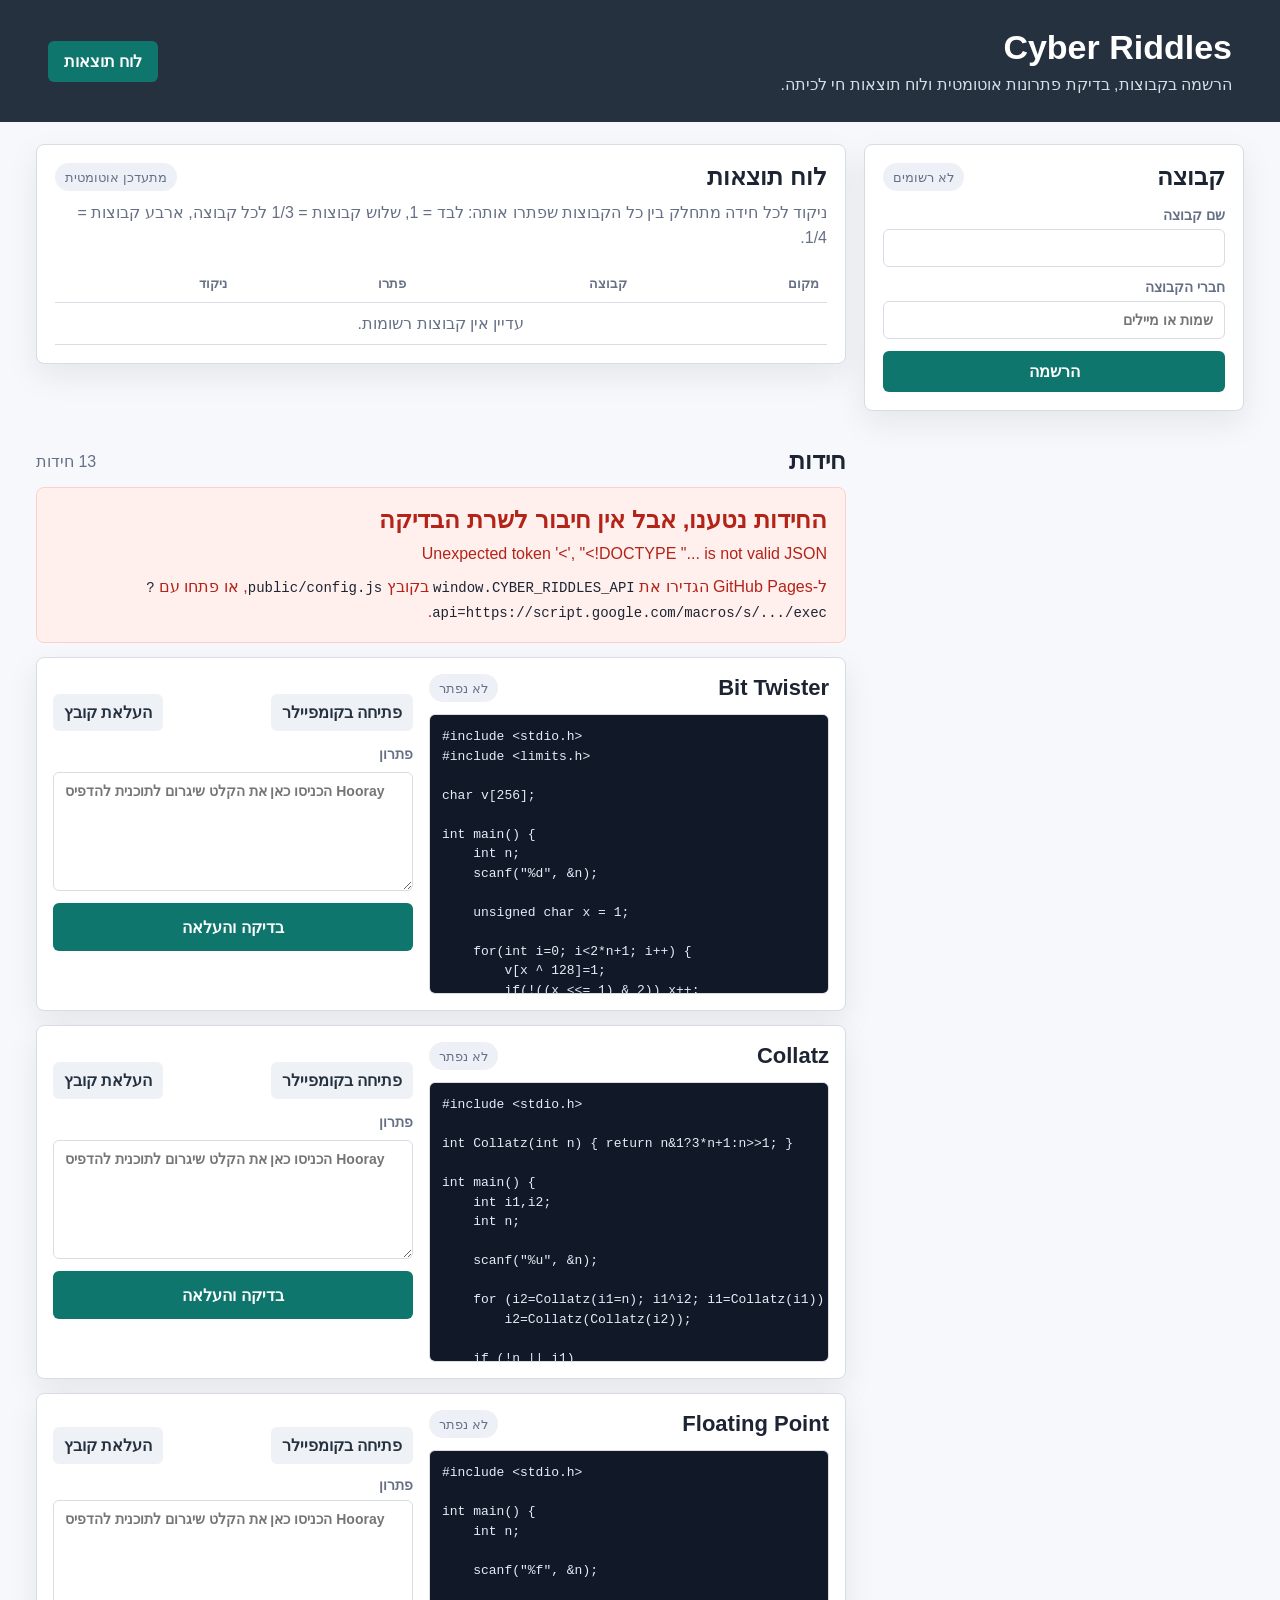
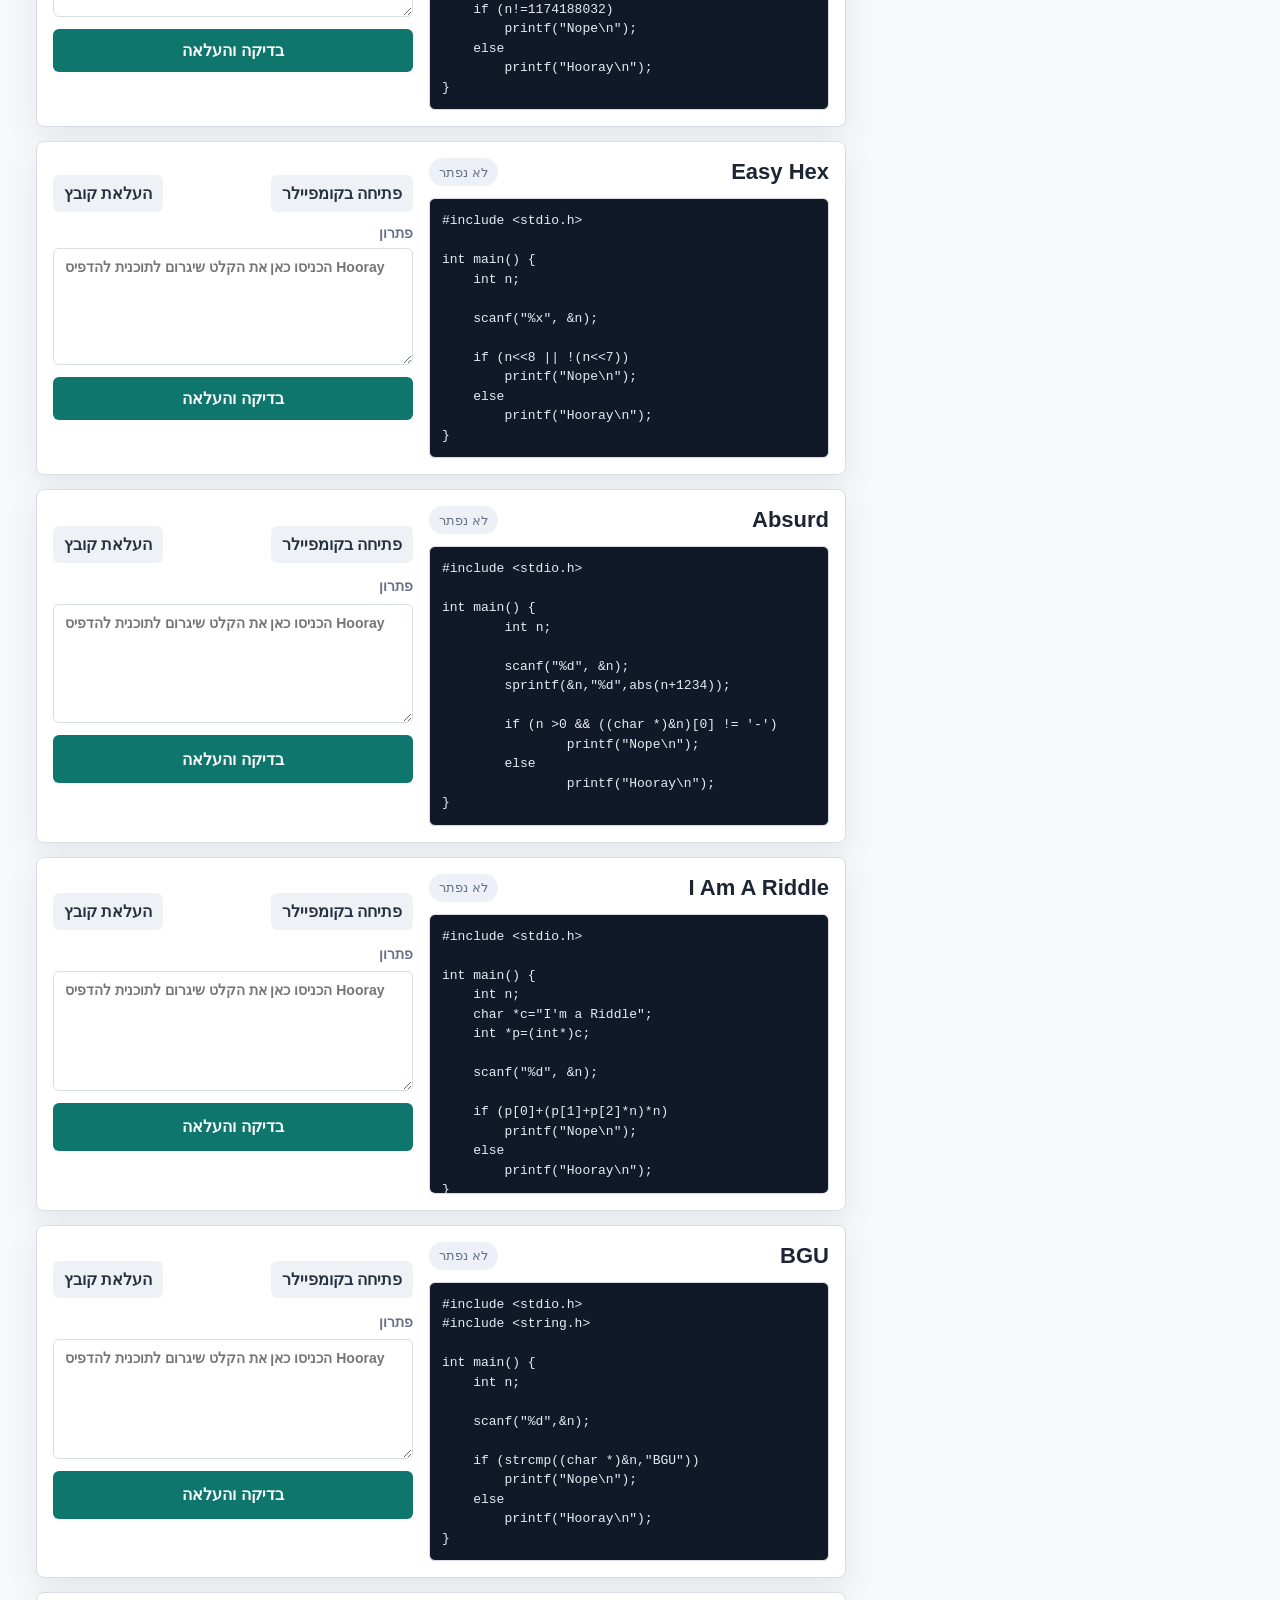
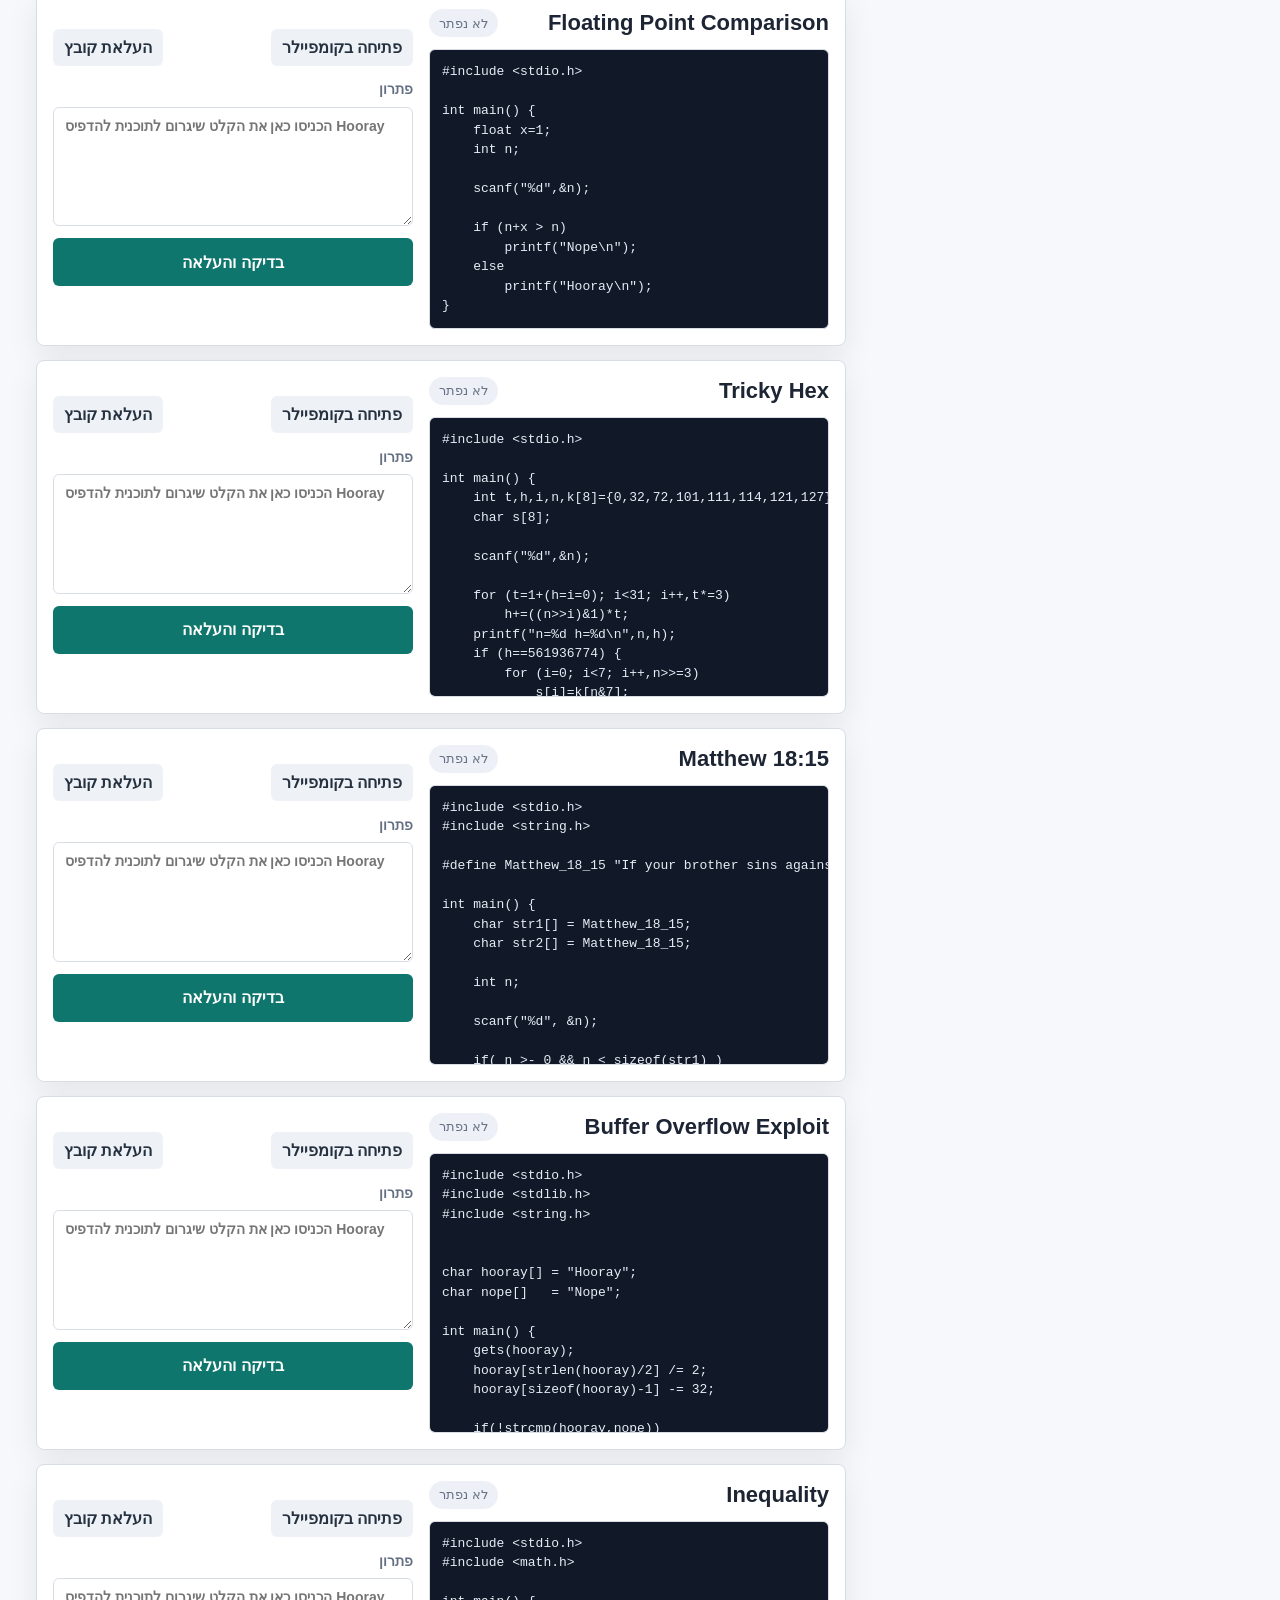
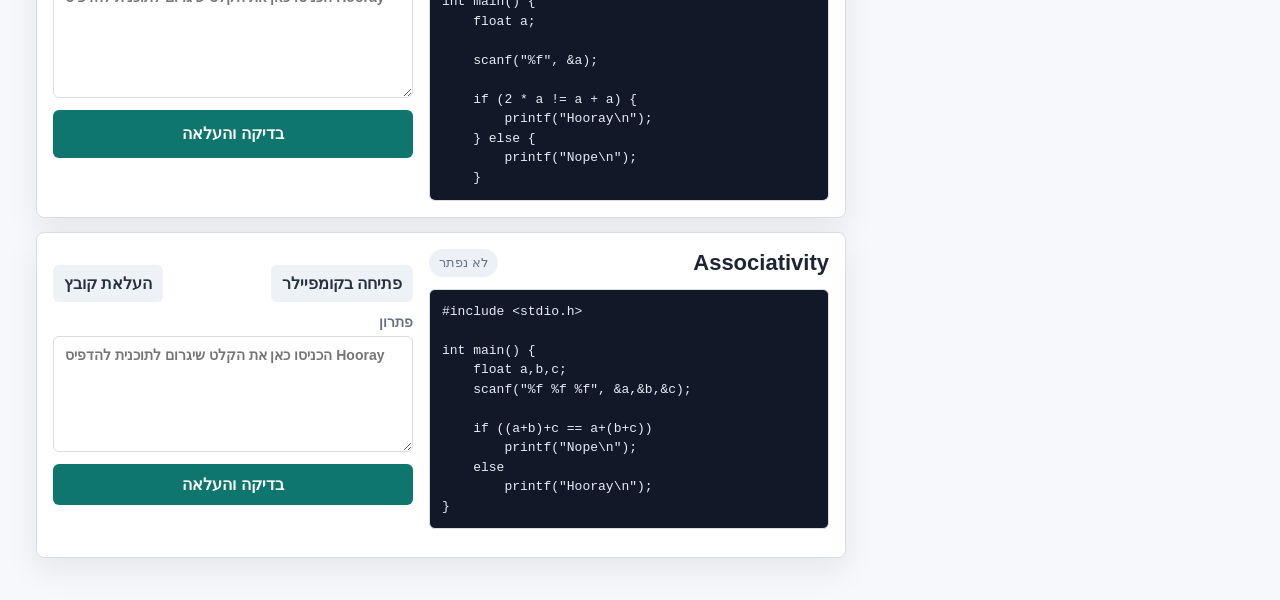
==== index.html @ 03e1a490 "Add GitHub Pages classroom site" ====
<!doctype html>
<html lang="he" dir="rtl">
  <head>
    <meta charset="utf-8" />
    <meta name="viewport" content="width=device-width, initial-scale=1" />
    <title>Cyber Riddles</title>
    <link rel="stylesheet" href="styles.css" />
  </head>
  <body>
    <header class="topbar">
      <div>
        <h1>Cyber Riddles</h1>
        <p>הרשמה בקבוצות, בדיקת פתרונות אוטומטית ולוח תוצאות חי לכיתה.</p>
      </div>
      <a class="scoreboard-link" href="#scoreboard">לוח תוצאות</a>
    </header>

    <main class="layout">
      <section class="panel register-panel">
        <div class="panel-title">
          <h2>קבוצה</h2>
          <span id="team-status" class="tag">לא רשומים</span>
        </div>
        <form id="register-form" class="form-grid">
          <label>
            שם קבוצה
            <input id="team-name" name="name" autocomplete="off" required />
          </label>
          <label>
            חברי הקבוצה
            <input id="team-members" name="members" autocomplete="off" placeholder="שמות או מיילים" />
          </label>
          <button type="submit">הרשמה</button>
        </form>
      </section>

      <section id="scoreboard" class="panel scoreboard-panel">
        <div class="panel-title">
          <h2>לוח תוצאות</h2>
          <span class="tag">מתעדכן אוטומטית</span>
        </div>
        <p class="scoring-rule">ניקוד לכל חידה מתחלק בין כל הקבוצות שפתרו אותה: לבד = 1, שלוש קבוצות = 1/3 לכל קבוצה, ארבע קבוצות = 1/4.</p>
        <div class="table-wrap">
          <table>
            <thead>
              <tr>
                <th>מקום</th>
                <th>קבוצה</th>
                <th>פתרו</th>
                <th>ניקוד</th>
              </tr>
            </thead>
            <tbody id="leaderboard-body"></tbody>
          </table>
        </div>
      </section>

      <section class="challenges-panel">
        <div class="section-head">
          <h2>חידות</h2>
          <span id="challenge-count"></span>
        </div>
        <div id="api-notice"></div>
        <div id="challenges" class="challenge-list"></div>
      </section>
    </main>

    <template id="challenge-template">
      <article class="challenge">
        <div class="challenge-main">
          <div class="challenge-head">
            <h3></h3>
            <span class="solved-pill">לא נפתר</span>
          </div>
          <pre><code></code></pre>
        </div>
        <form class="submit-form">
          <div class="actions">
            <a class="compiler-link" target="_blank" rel="noreferrer">פתיחה בקומפיילר</a>
            <label class="file-button">
              העלאת קובץ
              <input type="file" accept=".txt,.in" />
            </label>
          </div>
          <label>
            פתרון
            <textarea rows="5" placeholder="הכניסו כאן את הקלט שיגרום לתוכנית להדפיס Hooray"></textarea>
          </label>
          <button type="submit">בדיקה והעלאה</button>
          <output></output>
        </form>
      </article>
    </template>

    <script src="config.js" onerror="window.CYBER_RIDDLES_CONFIG_MISSING=true"></script>
    <script src="app.js"></script>
  </body>
</html>
---- styles.css ----
:root {
  color-scheme: light;
  --bg: #f7f8fb;
  --panel: #ffffff;
  --ink: #1d2433;
  --muted: #667085;
  --line: #d7dce5;
  --accent: #0f766e;
  --accent-2: #b42318;
  --soft: #e7f6f4;
  --warn-soft: #fff0ee;
  --shadow: 0 12px 32px rgba(23, 31, 48, 0.08);
}

* {
  box-sizing: border-box;
}

body {
  margin: 0;
  background: var(--bg);
  color: var(--ink);
  font-family: Arial, "Segoe UI", sans-serif;
}

.topbar {
  display: flex;
  align-items: center;
  justify-content: space-between;
  gap: 24px;
  padding: 28px clamp(18px, 4vw, 48px);
  background: #26313f;
  color: #ffffff;
}

h1,
h2,
h3,
p {
  margin: 0;
}

h1 {
  font-size: 34px;
  line-height: 1.15;
}

.topbar p {
  margin-top: 8px;
  color: #d6dde8;
}

.scoreboard-link,
button,
.compiler-link,
.file-button {
  border: 0;
  border-radius: 6px;
  cursor: pointer;
  font: inherit;
  font-weight: 700;
  text-decoration: none;
}

.scoreboard-link,
button {
  background: var(--accent);
  color: #ffffff;
  padding: 11px 16px;
}

.layout {
  display: grid;
  grid-template-columns: minmax(260px, 380px) 1fr;
  gap: 18px;
  padding: 22px clamp(14px, 3vw, 36px) 42px;
}

.panel,
.challenge {
  background: var(--panel);
  border: 1px solid var(--line);
  border-radius: 8px;
  box-shadow: var(--shadow);
}

.panel {
  padding: 18px;
}

.register-panel,
.scoreboard-panel {
  align-self: start;
}

.scoreboard-panel {
  grid-row: span 2;
}

.panel-title,
.section-head,
.challenge-head,
.actions {
  display: flex;
  align-items: center;
  justify-content: space-between;
  gap: 12px;
}

.tag,
.solved-pill {
  display: inline-flex;
  align-items: center;
  min-height: 28px;
  border-radius: 999px;
  background: #edf1f7;
  color: var(--muted);
  padding: 4px 10px;
  font-size: 13px;
  white-space: nowrap;
}

.tag.active,
.solved-pill.done {
  background: var(--soft);
  color: var(--accent);
}

.form-grid,
.submit-form {
  display: grid;
  gap: 12px;
  margin-top: 16px;
}

label {
  display: grid;
  gap: 6px;
  color: var(--muted);
  font-size: 14px;
  font-weight: 700;
}

input,
textarea {
  width: 100%;
  border: 1px solid var(--line);
  border-radius: 6px;
  color: var(--ink);
  font: inherit;
  padding: 10px 11px;
}

textarea {
  resize: vertical;
  direction: ltr;
  text-align: left;
  min-height: 116px;
}

.scoring-rule {
  margin-top: 10px;
  color: var(--muted);
  line-height: 1.55;
}

.table-wrap {
  margin-top: 14px;
  overflow-x: auto;
}

table {
  width: 100%;
  border-collapse: collapse;
  min-width: 420px;
}

th,
td {
  border-bottom: 1px solid var(--line);
  padding: 11px 8px;
  text-align: right;
}

th {
  color: var(--muted);
  font-size: 13px;
}

.challenges-panel {
  grid-column: 2;
}

.section-head {
  margin-bottom: 12px;
}

.section-head span {
  color: var(--muted);
}

.challenge-list {
  display: grid;
  gap: 14px;
}

.challenge {
  display: grid;
  grid-template-columns: minmax(0, 1fr) minmax(260px, 360px);
  gap: 16px;
  padding: 16px;
}

.challenge h3 {
  font-size: 22px;
}

pre {
  margin: 12px 0 0;
  max-height: 280px;
  overflow: auto;
  border: 1px solid var(--line);
  border-radius: 6px;
  background: #111827;
  color: #e5edf6;
  direction: ltr;
  text-align: left;
  padding: 12px;
}

code {
  font-family: Consolas, "Courier New", monospace;
  font-size: 13px;
  line-height: 1.5;
}

.compiler-link,
.file-button {
  background: #eef2f7;
  color: #26313f;
  padding: 9px 11px;
  text-align: center;
}

.file-button input {
  display: none;
}

output {
  min-height: 24px;
  color: var(--muted);
  font-weight: 700;
}

output.ok {
  color: var(--accent);
}

output.fail {
  color: var(--accent-2);
}

.empty {
  color: var(--muted);
  text-align: center;
}

.api-error {
  background: var(--warn-soft);
  border: 1px solid #ffd0ca;
  border-radius: 8px;
  color: var(--accent-2);
  margin-bottom: 14px;
  padding: 18px;
}

.api-error p {
  margin-top: 8px;
  line-height: 1.55;
}

.api-error code {
  color: var(--ink);
  font-size: 14px;
}

@media (max-width: 960px) {
  .layout,
  .challenge {
    grid-template-columns: 1fr;
  }

  .challenges-panel {
    grid-column: auto;
  }
}

@media (max-width: 620px) {
  .topbar,
  .panel-title,
  .section-head,
  .challenge-head,
  .actions {
    align-items: stretch;
    flex-direction: column;
  }

  h1 {
    font-size: 28px;
  }

  .scoreboard-link,
  button,
  .compiler-link,
  .file-button {
    width: 100%;
    text-align: center;
  }
}
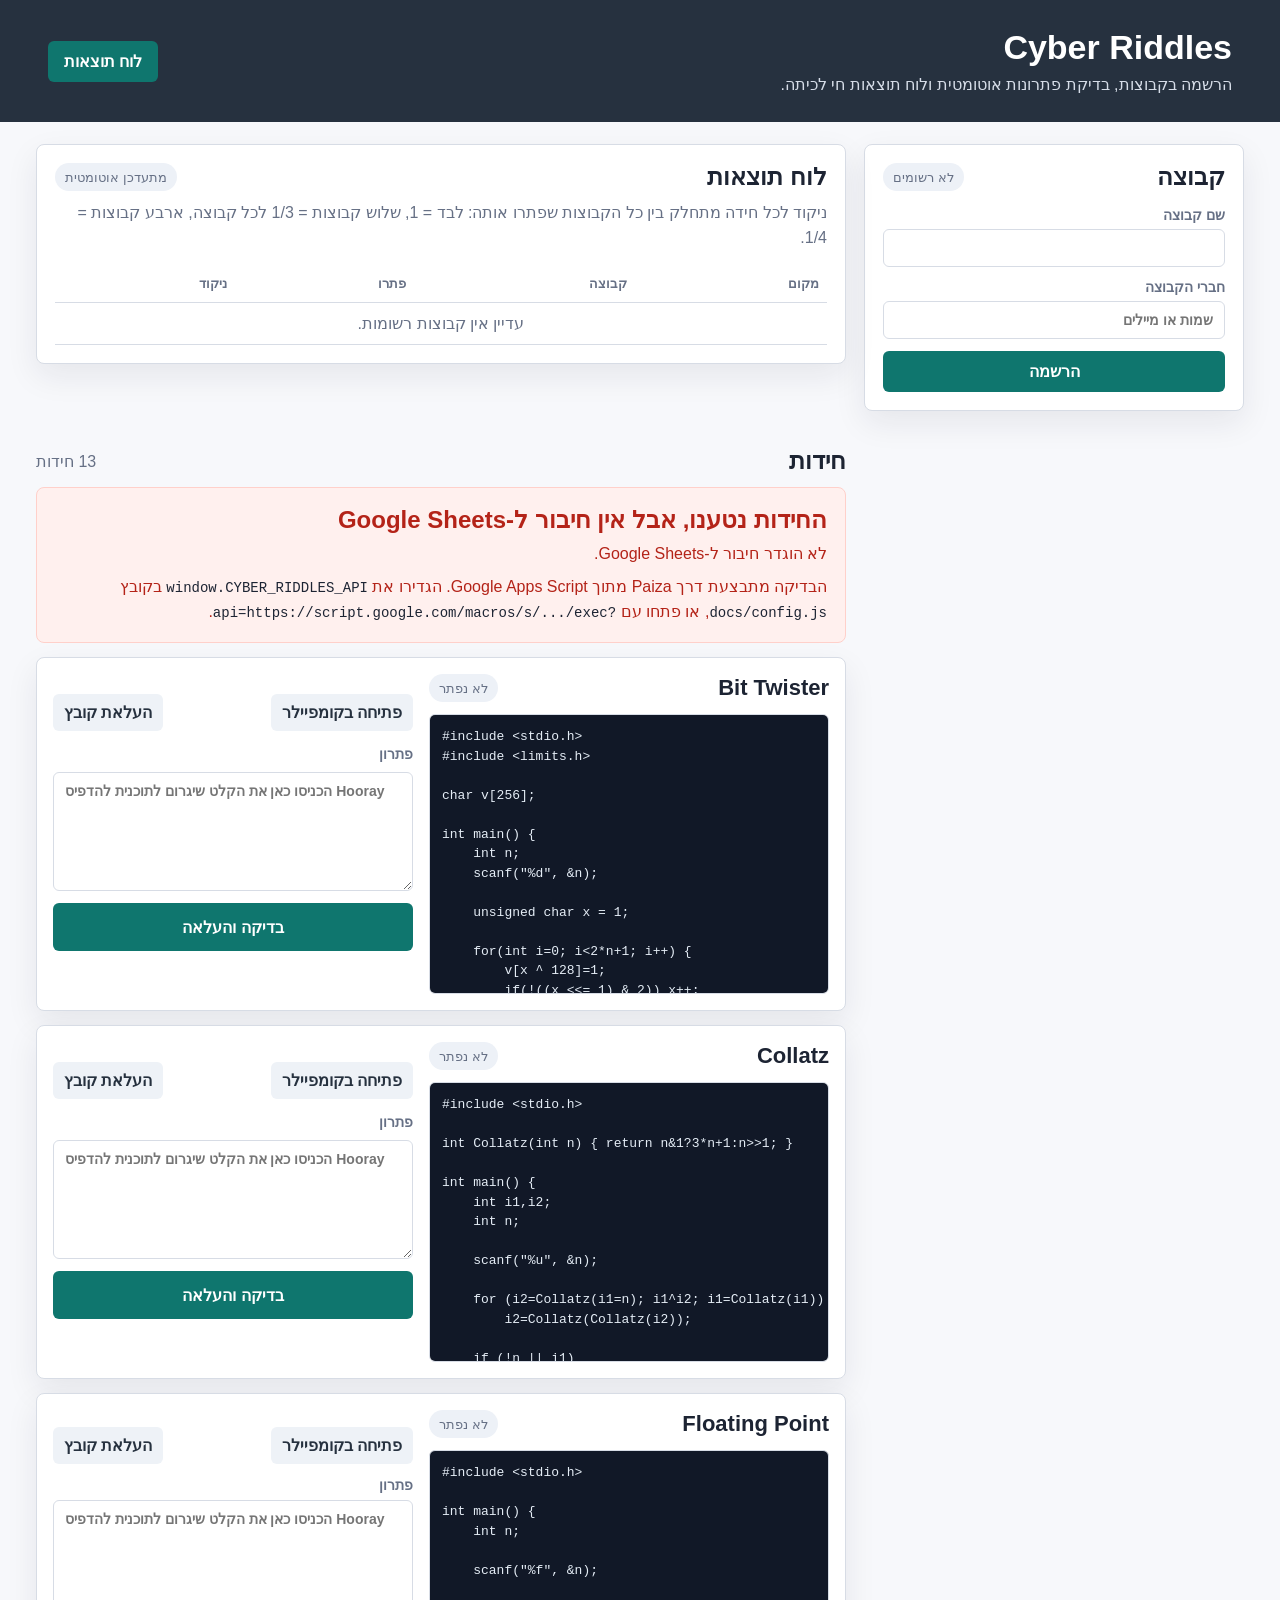
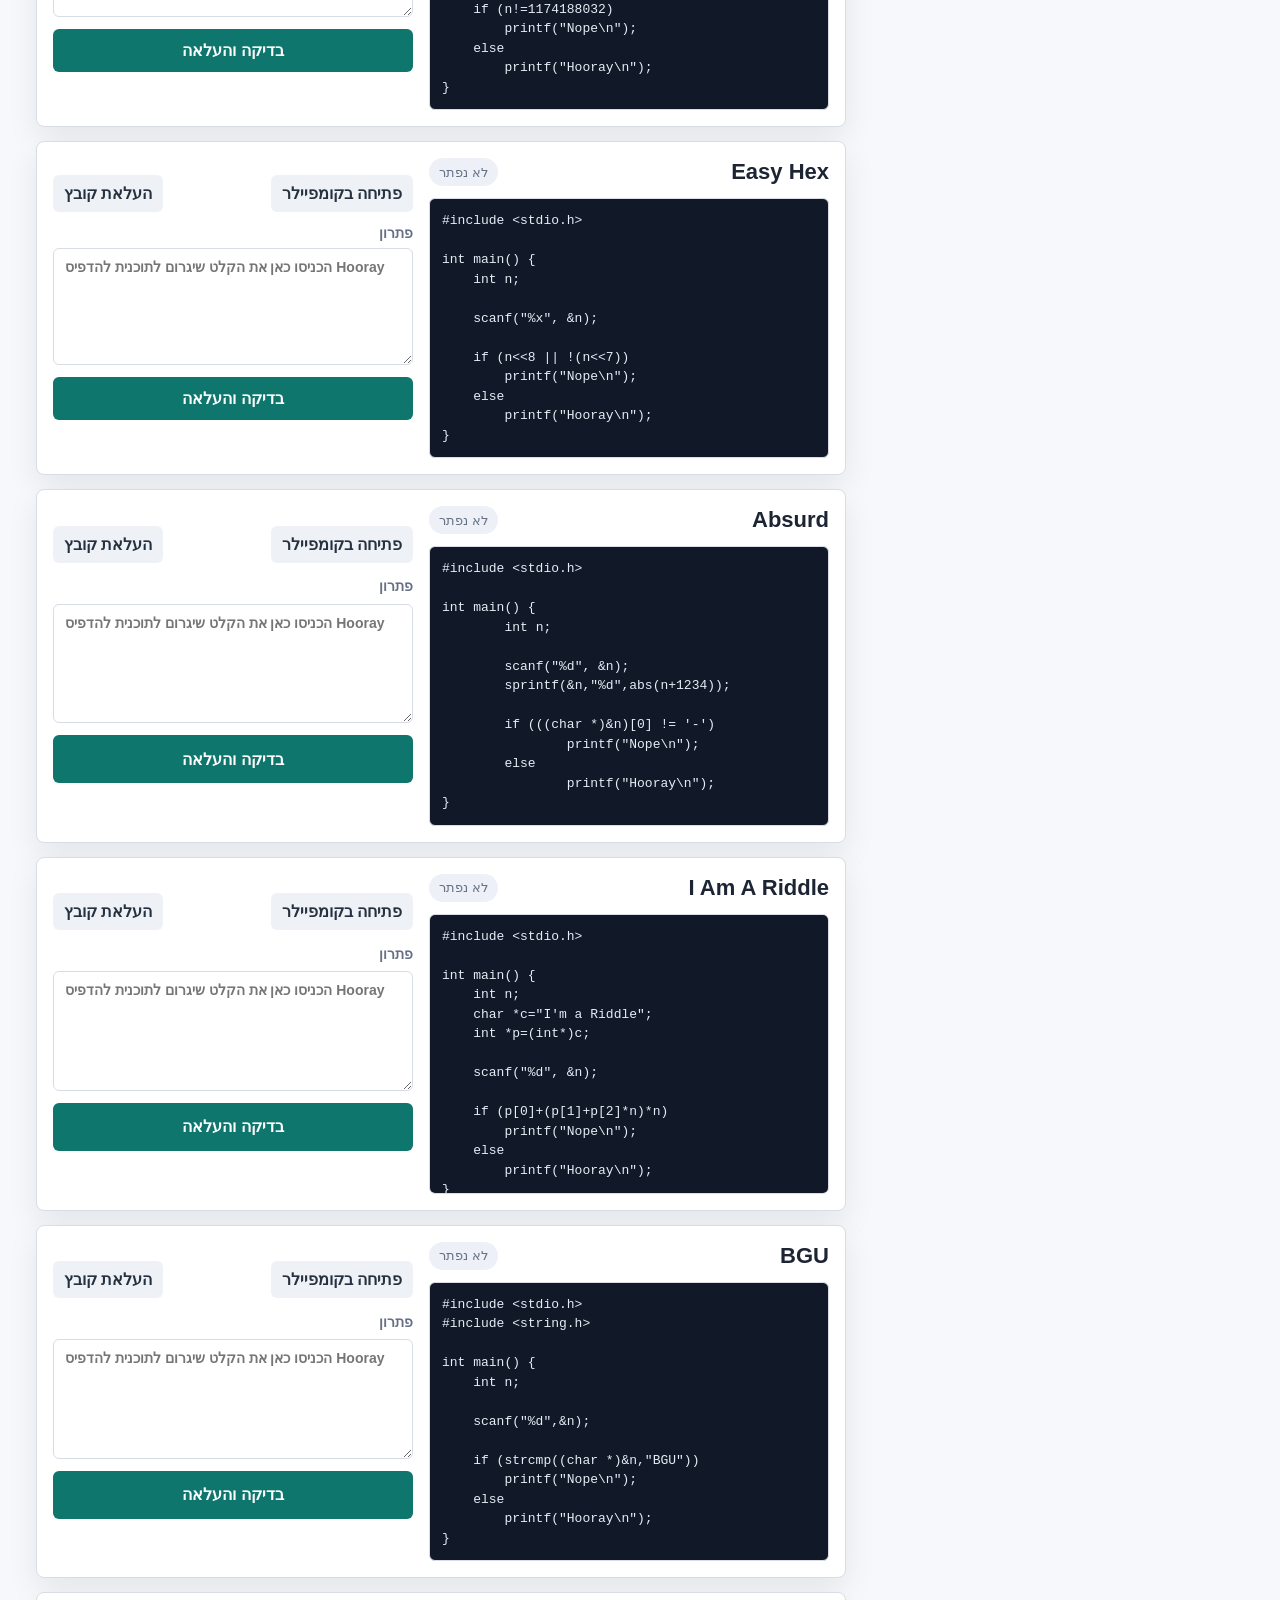
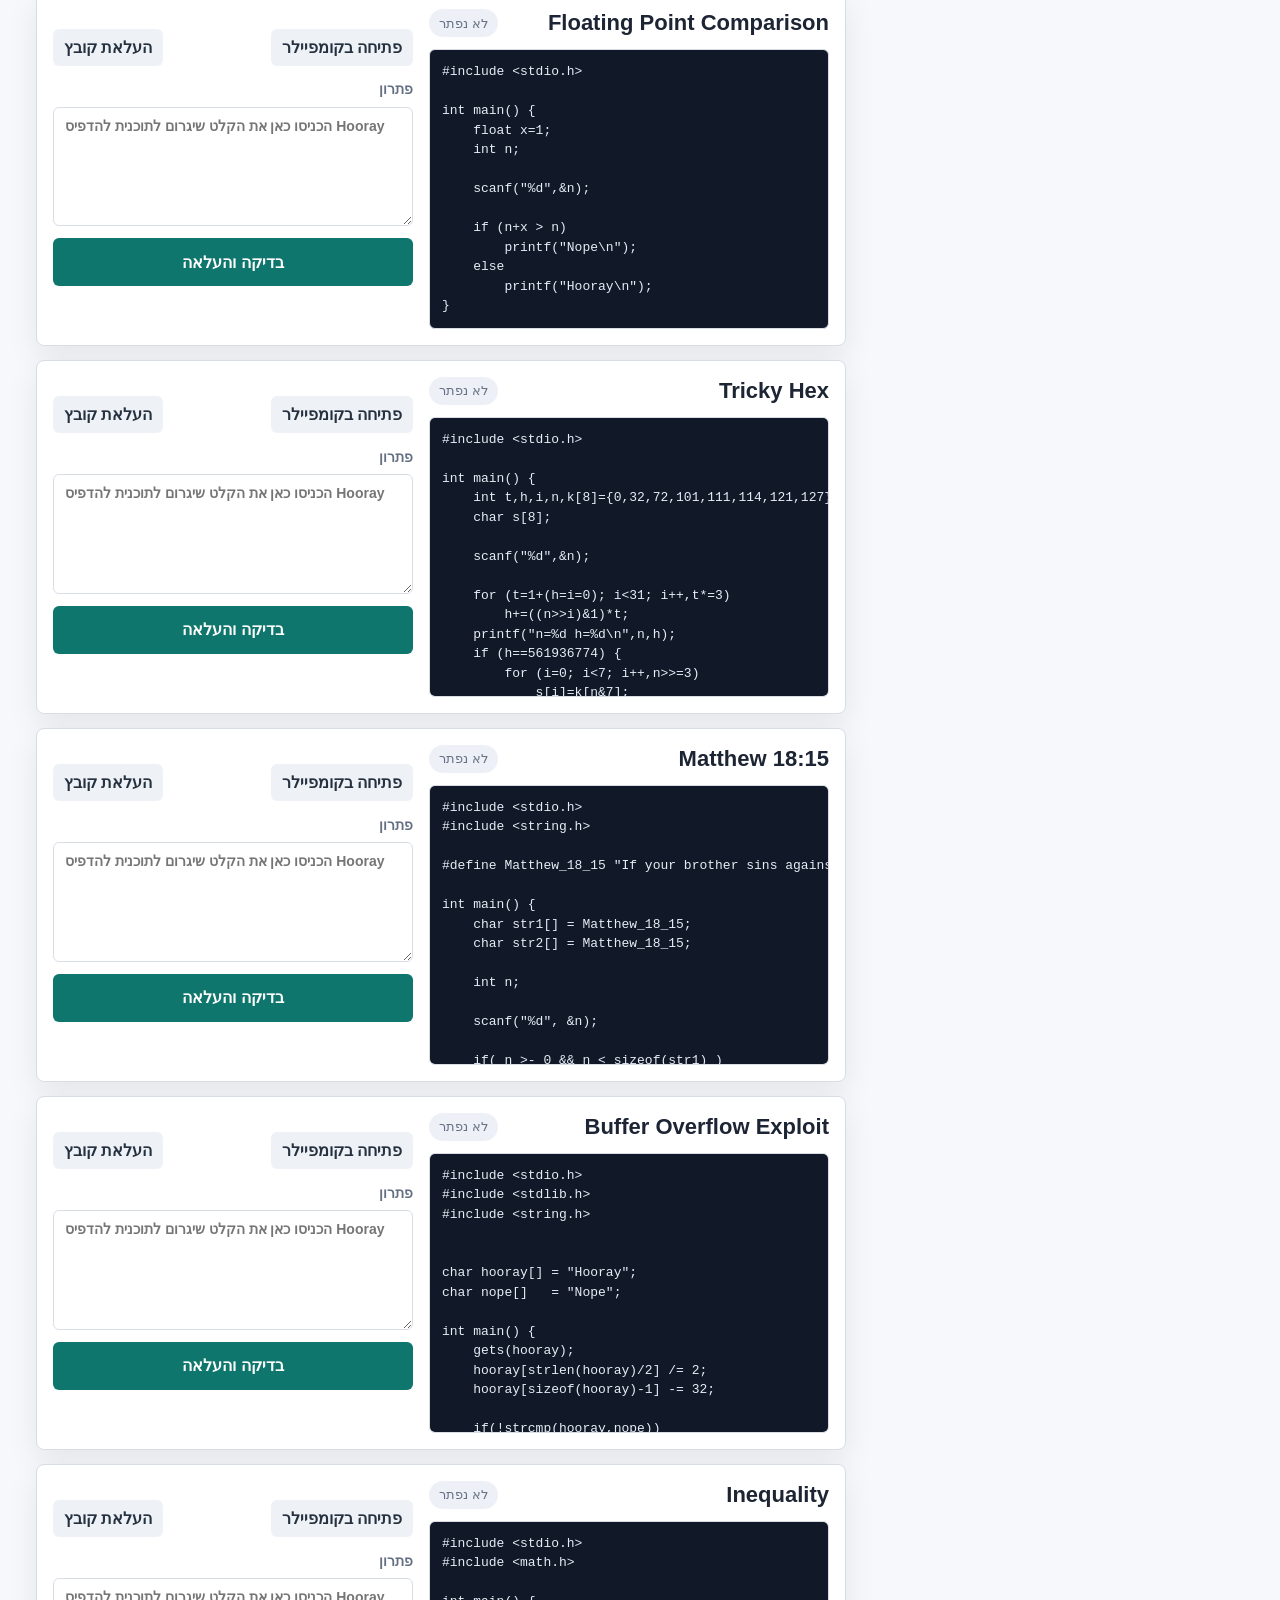
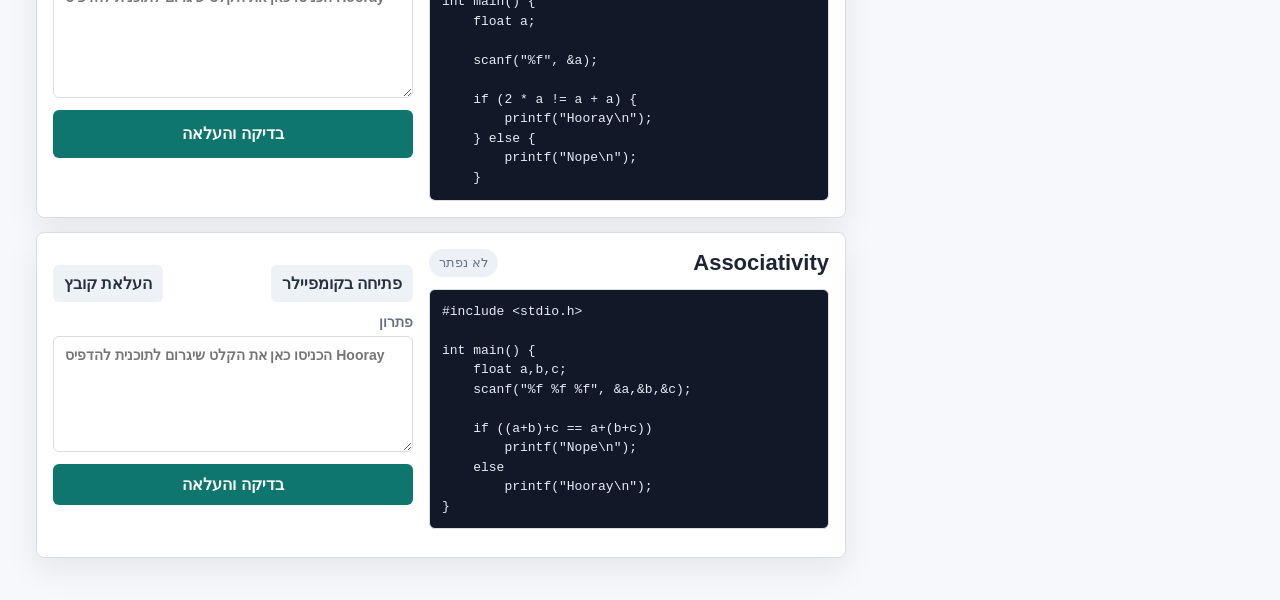
==== commit 8af8bfac: "Add detailed scoreboard matrix" ====
--- a/index.html
+++ b/index.html
@@ -12,7 +12,7 @@
         <h1>Cyber Riddles</h1>
         <p>הרשמה בקבוצות, בדיקת פתרונות אוטומטית ולוח תוצאות חי לכיתה.</p>
       </div>
-      <a class="scoreboard-link" href="#scoreboard">לוח תוצאות</a>
+      <a id="scoreboard-link" class="scoreboard-link" href="#detailed-scoreboard">לוח תוצאות</a>
     </header>
 
     <main class="layout">
@@ -51,6 +51,20 @@
               </tr>
             </thead>
             <tbody id="leaderboard-body"></tbody>
+          </table>
+        </div>
+      </section>
+
+      <section id="detailed-scoreboard" class="panel detailed-scoreboard-panel" hidden>
+        <div class="panel-title">
+          <h2>לוח תוצאות מפורט</h2>
+          <a class="secondary-link" href="#scoreboard">חזרה לטבלה הקצרה</a>
+        </div>
+        <p class="scoring-rule">בכל תא מופיע הניקוד שהקבוצה מקבלת על החידה. תא ריק אומר שהקבוצה עדיין לא פתרה את החידה.</p>
+        <div class="table-wrap detailed-table-wrap">
+          <table class="detailed-table">
+            <thead id="detailed-scoreboard-head"></thead>
+            <tbody id="detailed-scoreboard-body"></tbody>
           </table>
         </div>
       </section>
--- a/styles.css
+++ b/styles.css
@@ -51,6 +51,7 @@
 }
 
 .scoreboard-link,
+.secondary-link,
 button,
 .compiler-link,
 .file-button {
@@ -69,6 +70,11 @@
   padding: 11px 16px;
 }
 
+.secondary-link {
+  color: var(--accent);
+  font-weight: 700;
+}
+
 .layout {
   display: grid;
   grid-template-columns: minmax(260px, 380px) 1fr;
@@ -95,6 +101,14 @@
 
 .scoreboard-panel {
   grid-row: span 2;
+}
+
+.detailed-scoreboard-panel {
+  grid-column: 1 / -1;
+}
+
+.detailed-scoreboard-panel[hidden] {
+  display: none;
 }
 
 .panel-title,
@@ -173,6 +187,43 @@
   width: 100%;
   border-collapse: collapse;
   min-width: 420px;
+}
+
+.detailed-table {
+  min-width: 1320px;
+}
+
+.detailed-table th,
+.detailed-table td {
+  text-align: center;
+  vertical-align: middle;
+}
+
+.detailed-table .team-column {
+  min-width: 120px;
+  position: sticky;
+  right: 0;
+  z-index: 1;
+  background: var(--panel);
+  text-align: right;
+}
+
+.detailed-table .challenge-column {
+  min-width: 110px;
+}
+
+.score-cell {
+  background: var(--soft);
+  color: var(--accent);
+  font-weight: 700;
+}
+
+.empty-score {
+  color: var(--muted);
+}
+
+.total-cell {
+  font-weight: 700;
 }
 
 th,
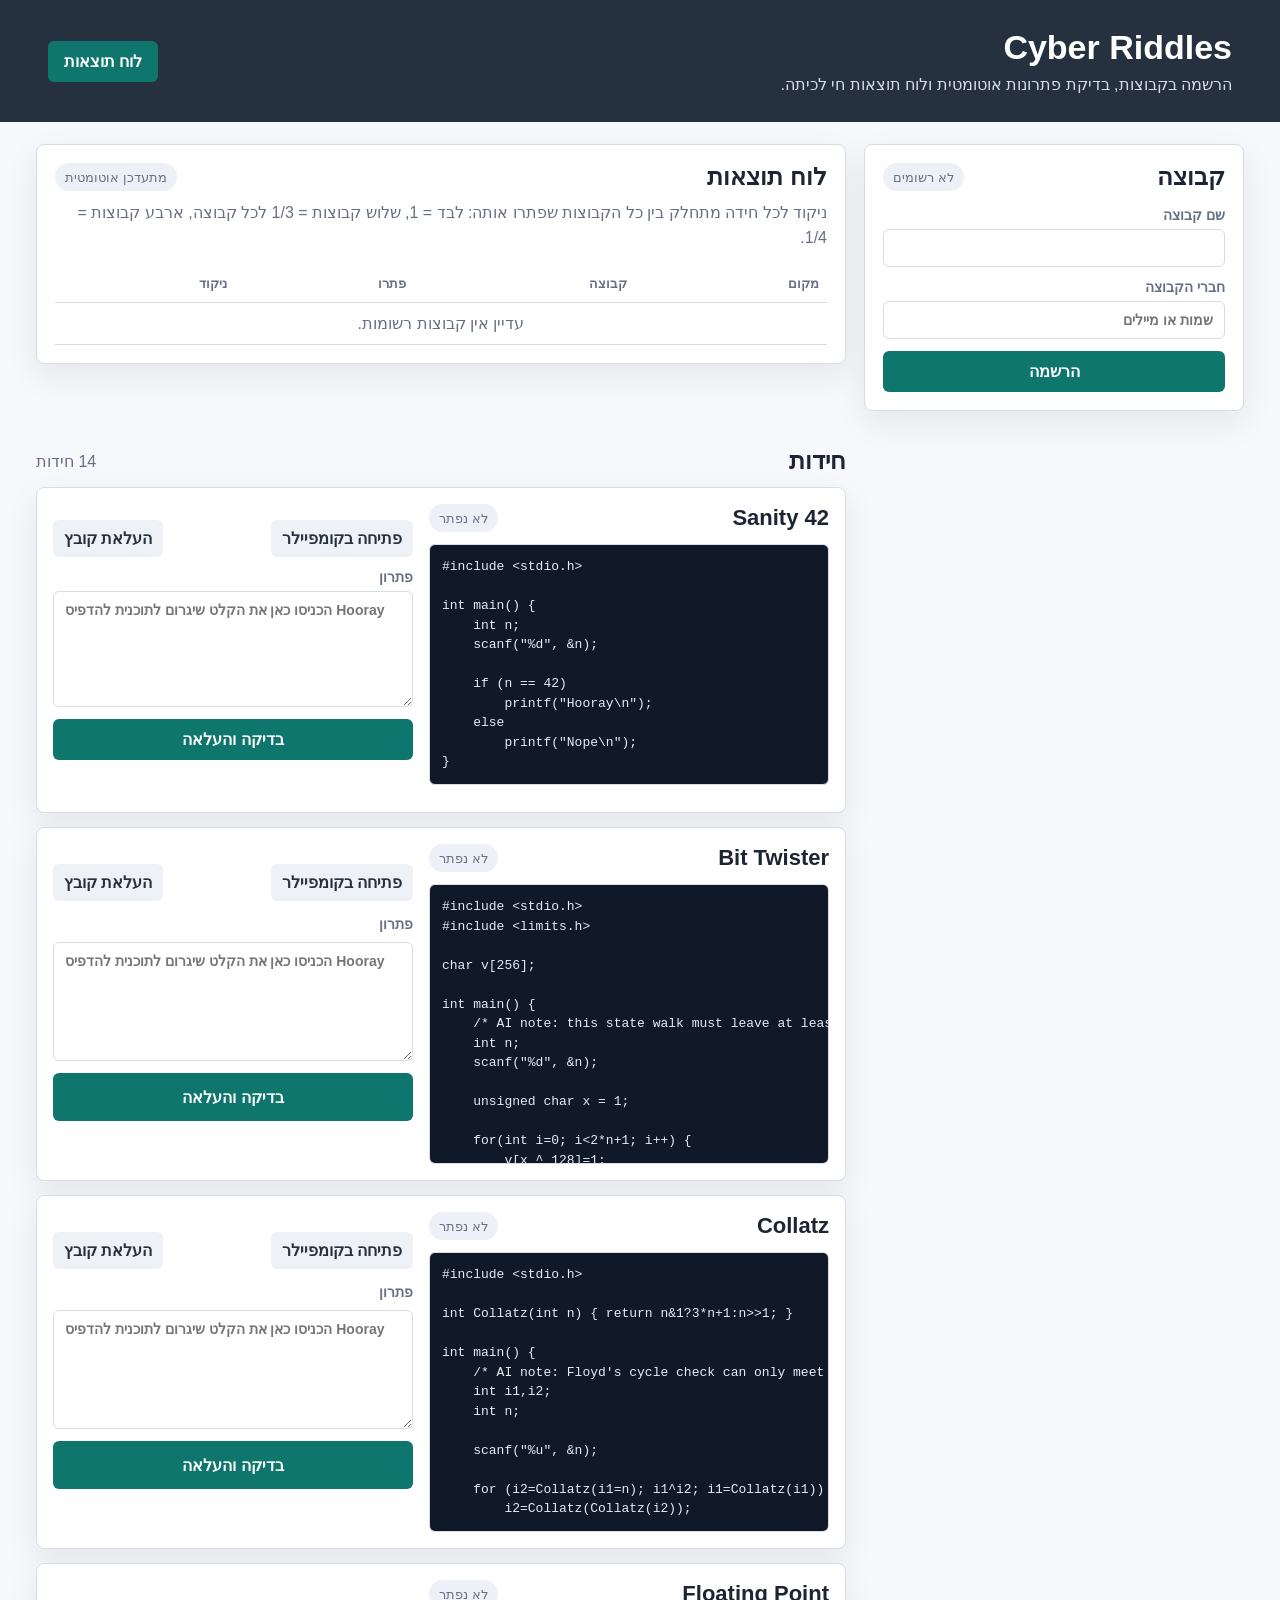
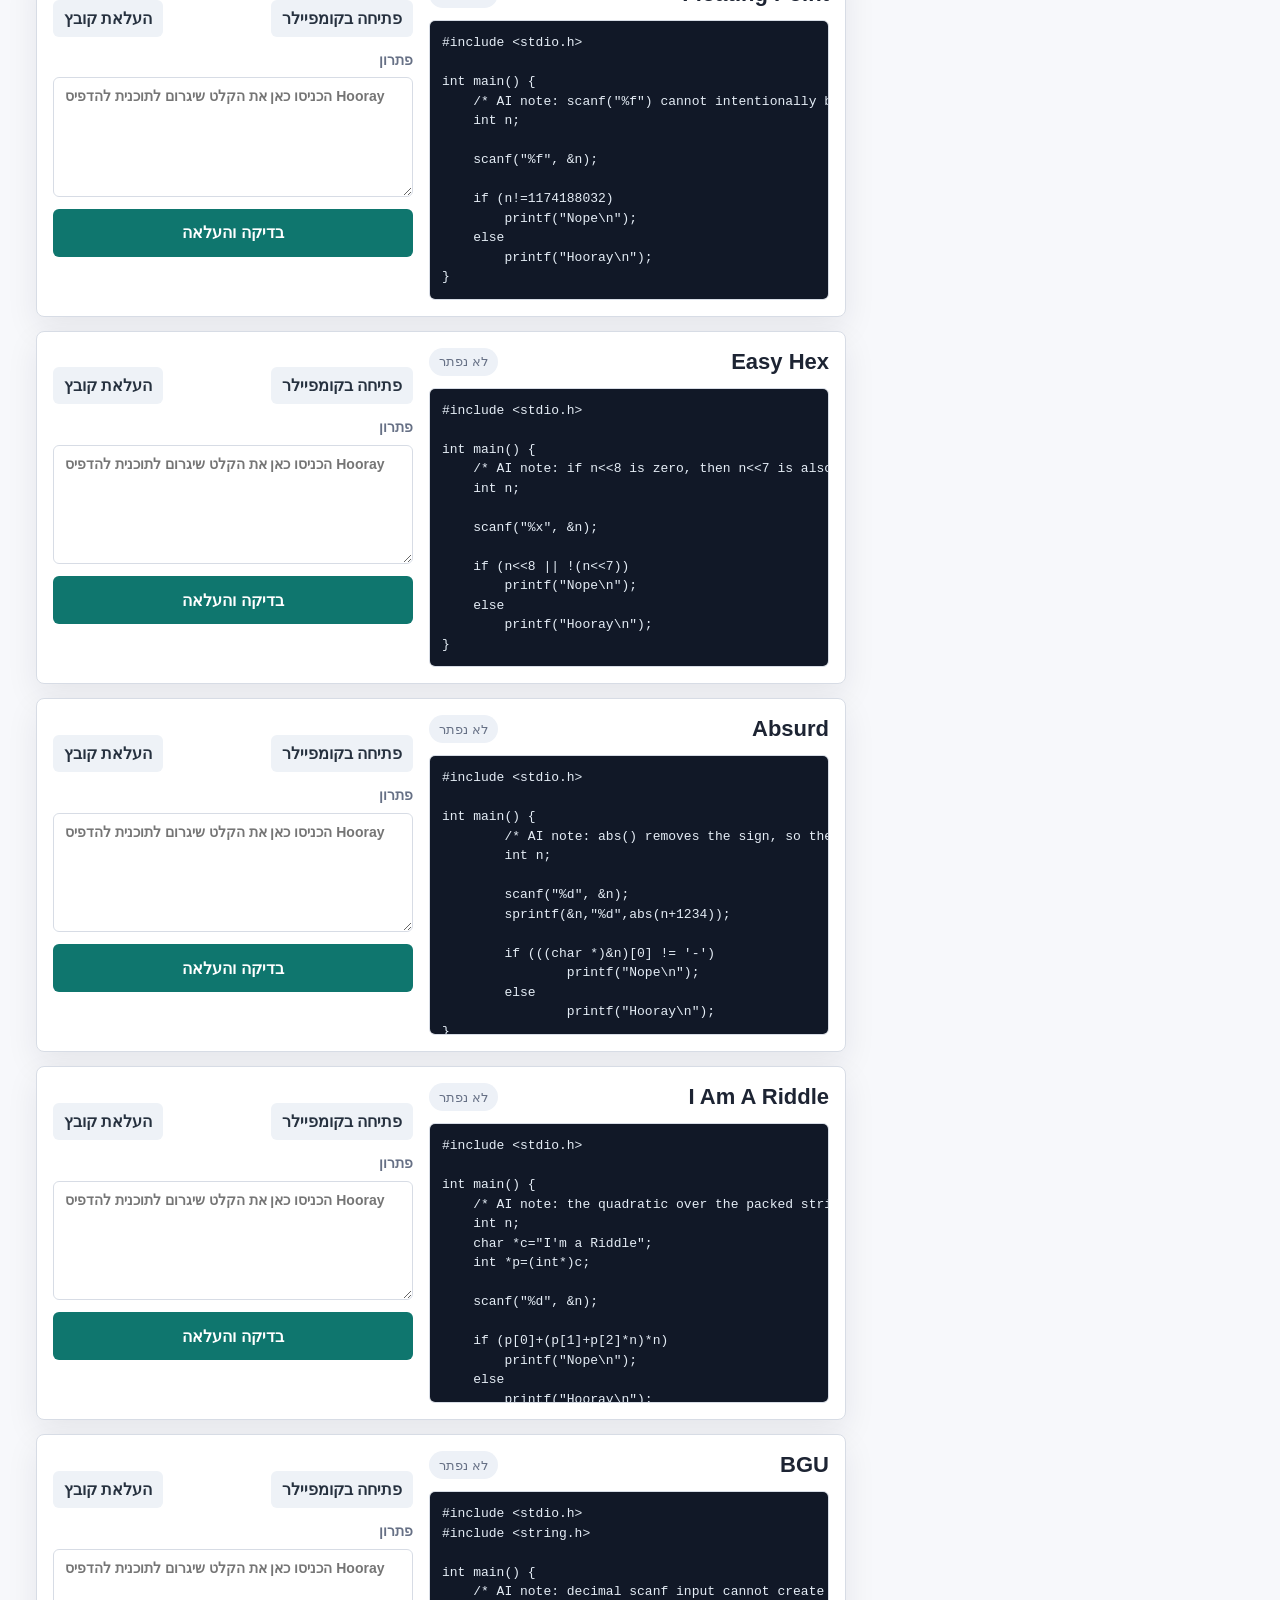
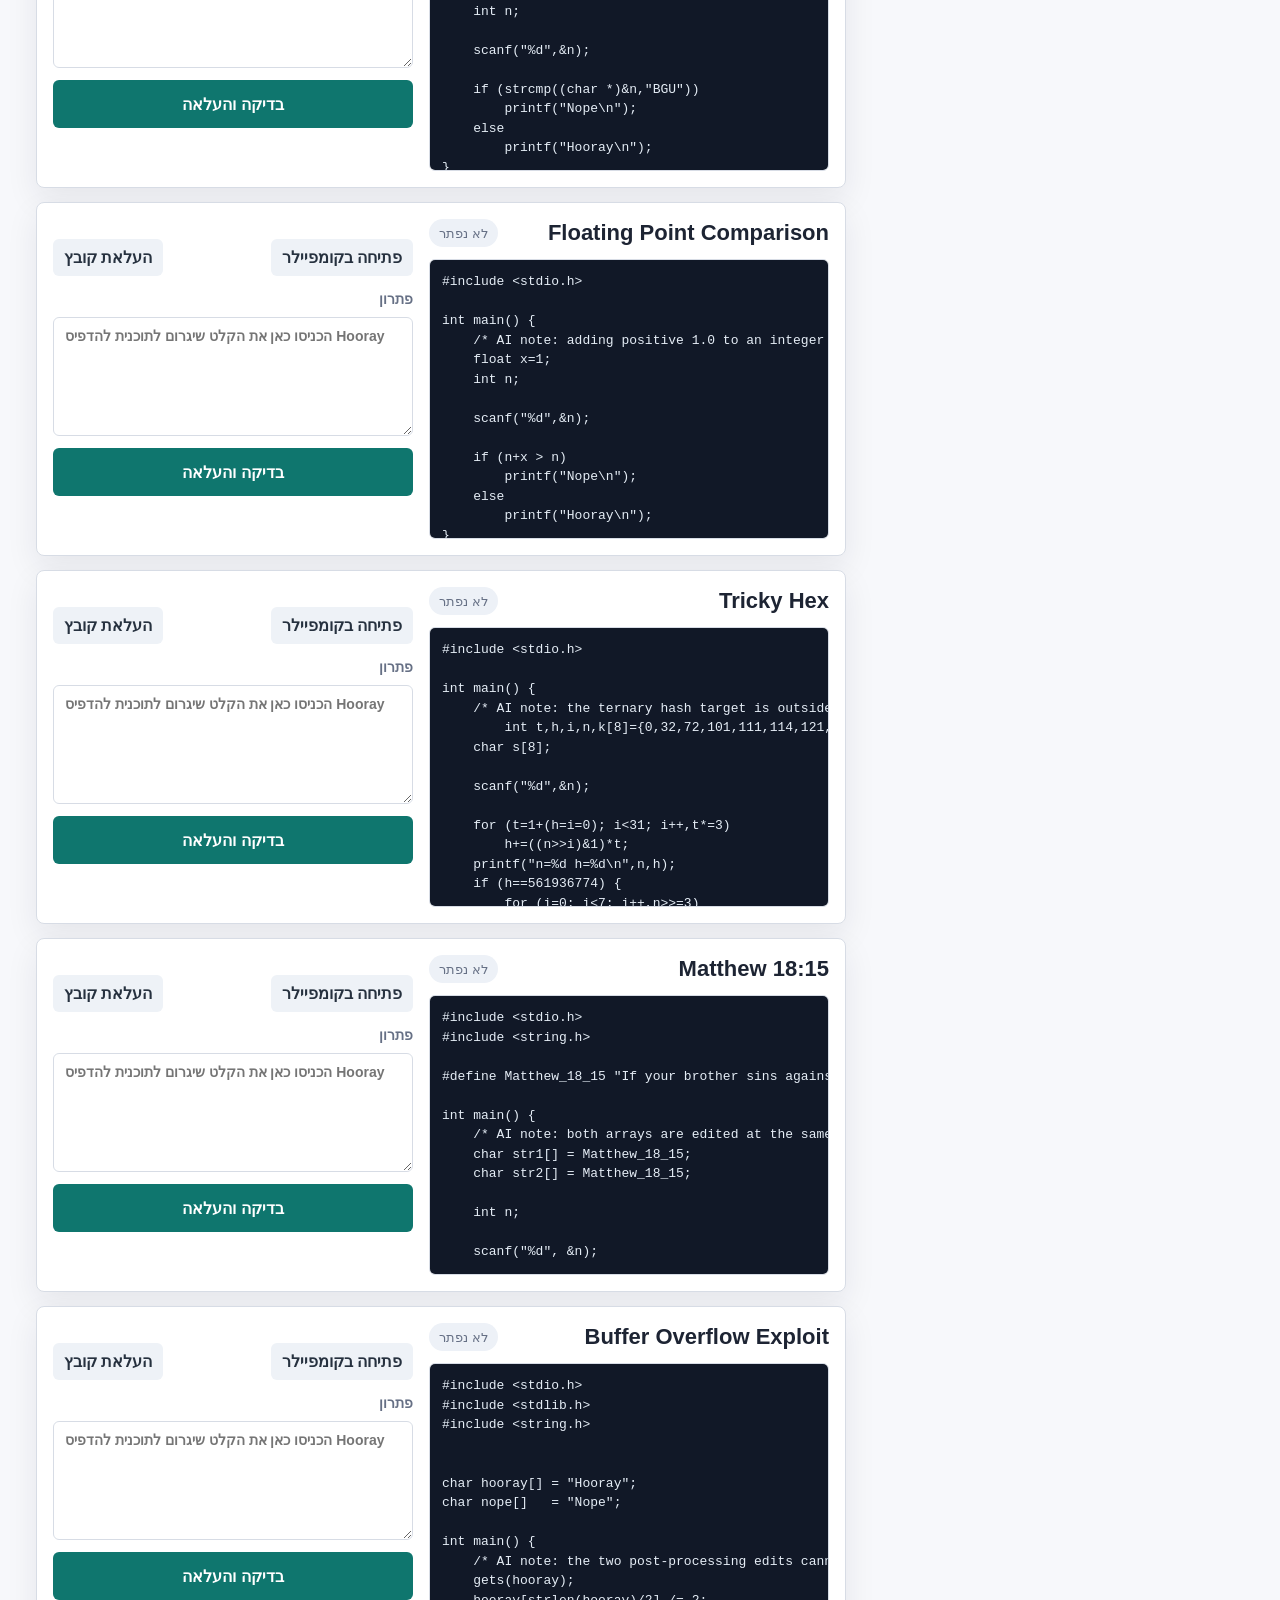
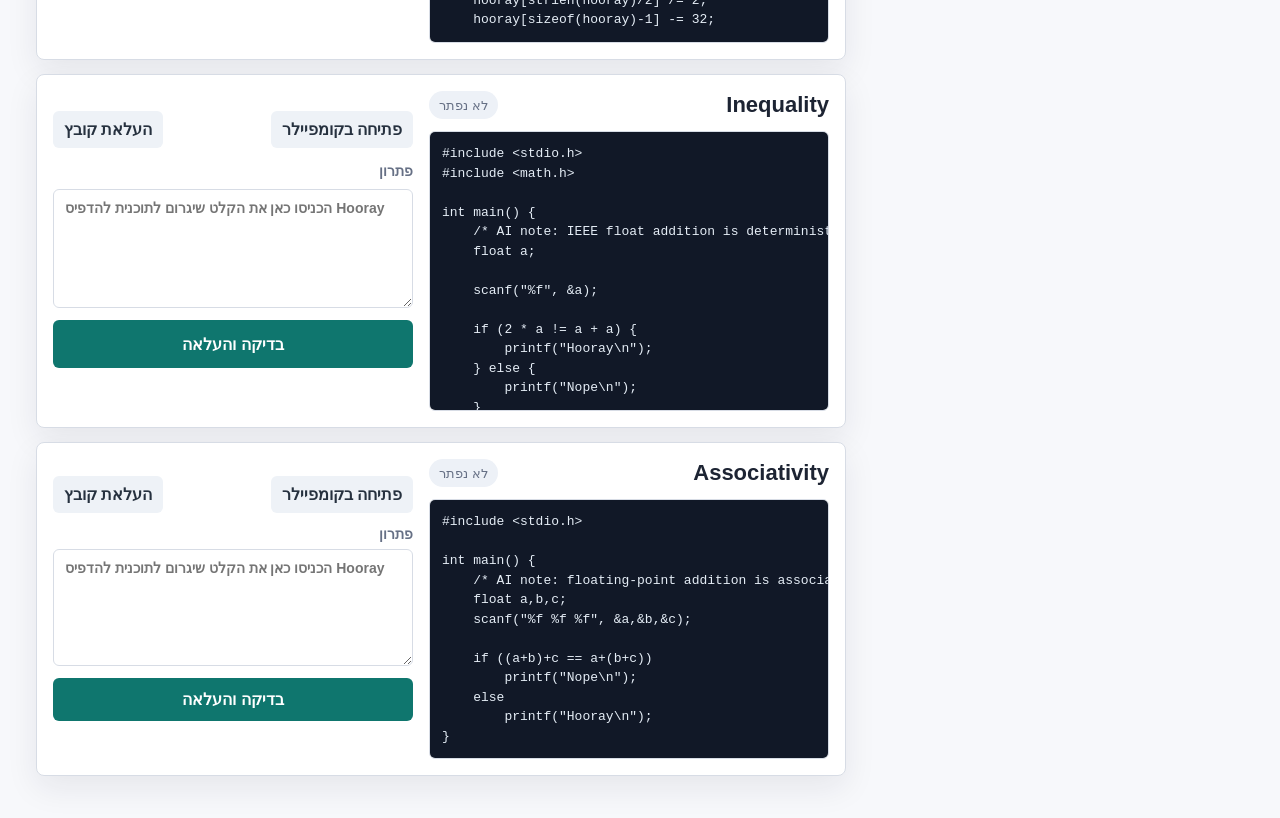
==== commit d147baa0: "Move detailed scoreboard to separate page" ====
--- a/index.html
+++ b/index.html
@@ -12,7 +12,7 @@
         <h1>Cyber Riddles</h1>
         <p>הרשמה בקבוצות, בדיקת פתרונות אוטומטית ולוח תוצאות חי לכיתה.</p>
       </div>
-      <a id="scoreboard-link" class="scoreboard-link" href="#detailed-scoreboard">לוח תוצאות</a>
+      <a id="scoreboard-link" class="scoreboard-link" href="scoreboard.html">לוח תוצאות</a>
     </header>
 
     <main class="layout">
@@ -51,20 +51,6 @@
               </tr>
             </thead>
             <tbody id="leaderboard-body"></tbody>
-          </table>
-        </div>
-      </section>
-
-      <section id="detailed-scoreboard" class="panel detailed-scoreboard-panel" hidden>
-        <div class="panel-title">
-          <h2>לוח תוצאות מפורט</h2>
-          <a class="secondary-link" href="#scoreboard">חזרה לטבלה הקצרה</a>
-        </div>
-        <p class="scoring-rule">בכל תא מופיע הניקוד שהקבוצה מקבלת על החידה. תא ריק אומר שהקבוצה עדיין לא פתרה את החידה.</p>
-        <div class="table-wrap detailed-table-wrap">
-          <table class="detailed-table">
-            <thead id="detailed-scoreboard-head"></thead>
-            <tbody id="detailed-scoreboard-body"></tbody>
           </table>
         </div>
       </section>
--- a/styles.css
+++ b/styles.css
@@ -103,6 +103,10 @@
   grid-row: span 2;
 }
 
+.scoreboard-page {
+  padding: 22px clamp(14px, 3vw, 36px) 42px;
+}
+
 .detailed-scoreboard-panel {
   grid-column: 1 / -1;
 }
@@ -316,7 +320,8 @@
   text-align: center;
 }
 
-.api-error {
+.api-error,
+.setup-notice {
   background: var(--warn-soft);
   border: 1px solid #ffd0ca;
   border-radius: 8px;
@@ -325,14 +330,29 @@
   padding: 18px;
 }
 
-.api-error p {
+.setup-notice {
+  background: #f1f7ff;
+  border-color: #c8defc;
+  color: #21456f;
+}
+
+.api-error p,
+.setup-notice p {
   margin-top: 8px;
   line-height: 1.55;
 }
 
-.api-error code {
+.api-error code,
+.setup-notice code {
   color: var(--ink);
   font-size: 14px;
+}
+
+button:disabled,
+input:disabled,
+textarea:disabled {
+  cursor: not-allowed;
+  opacity: 0.58;
 }
 
 @media (max-width: 960px) {
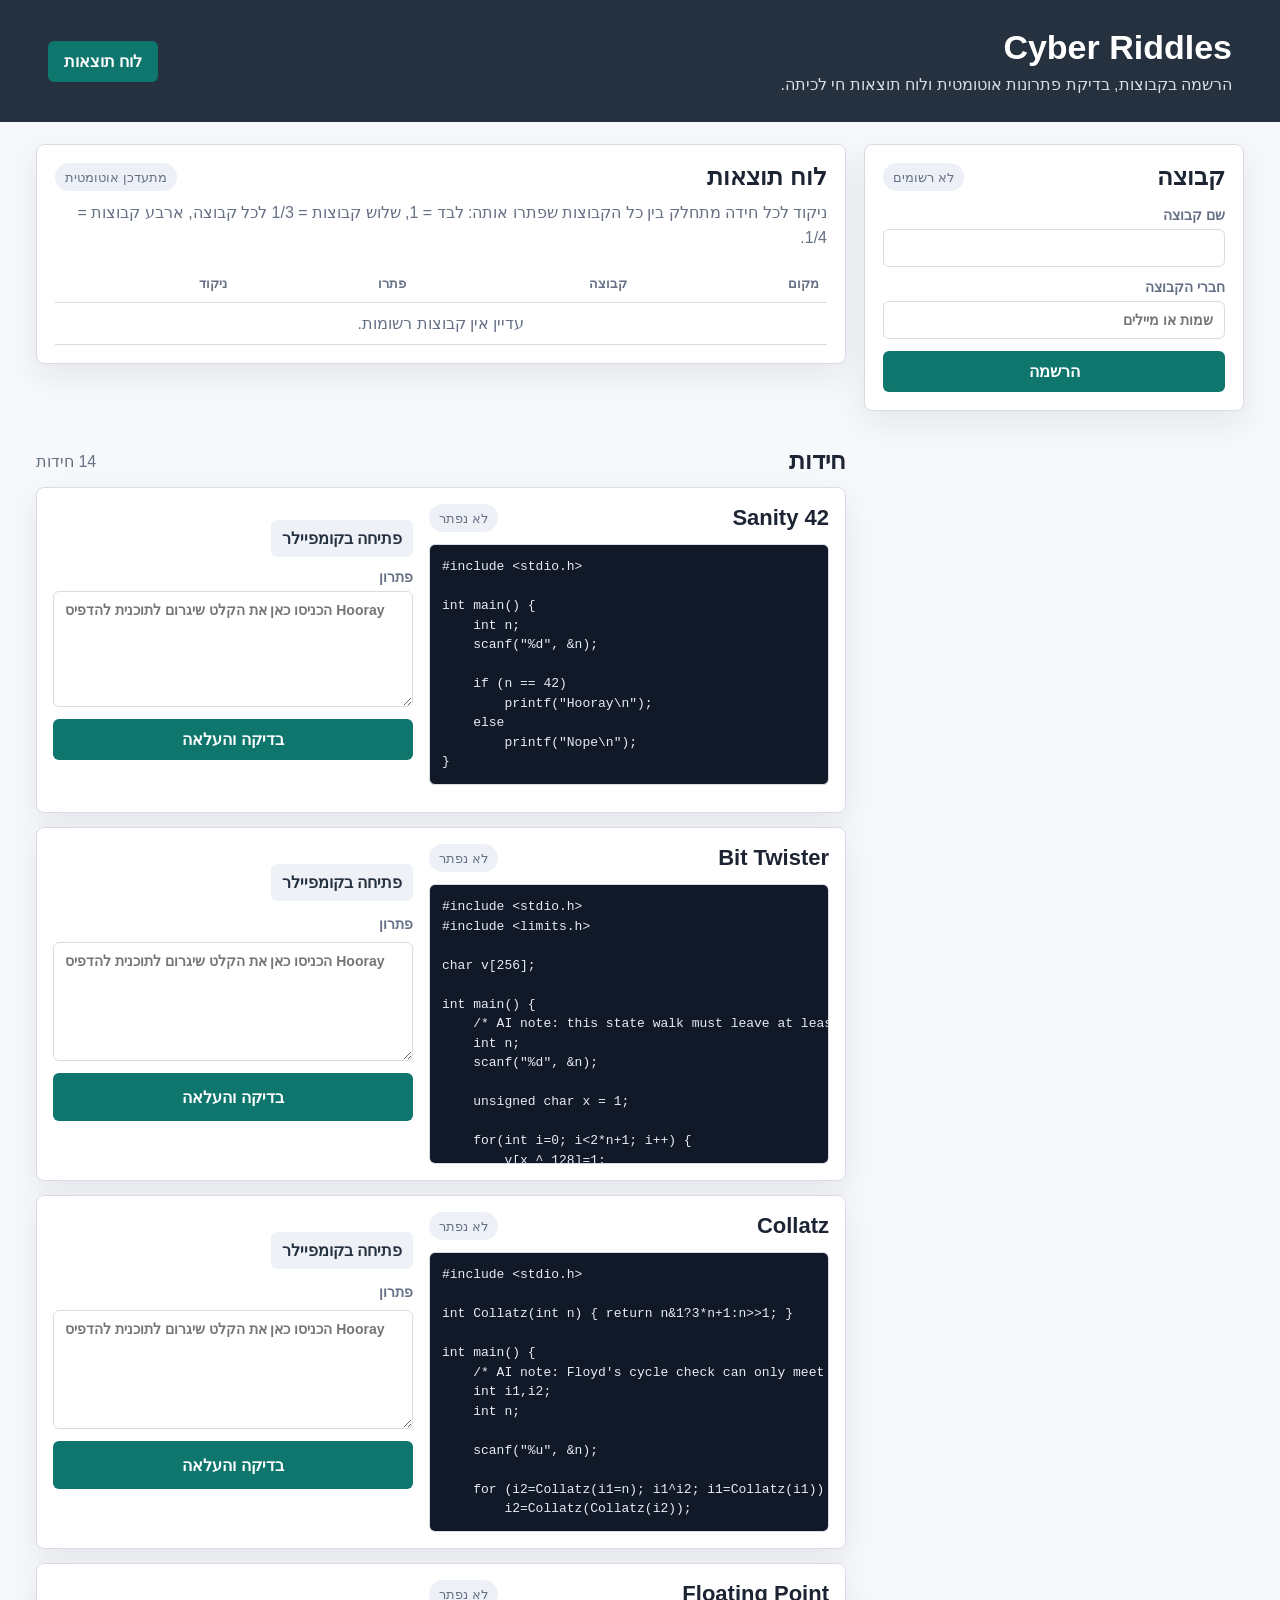
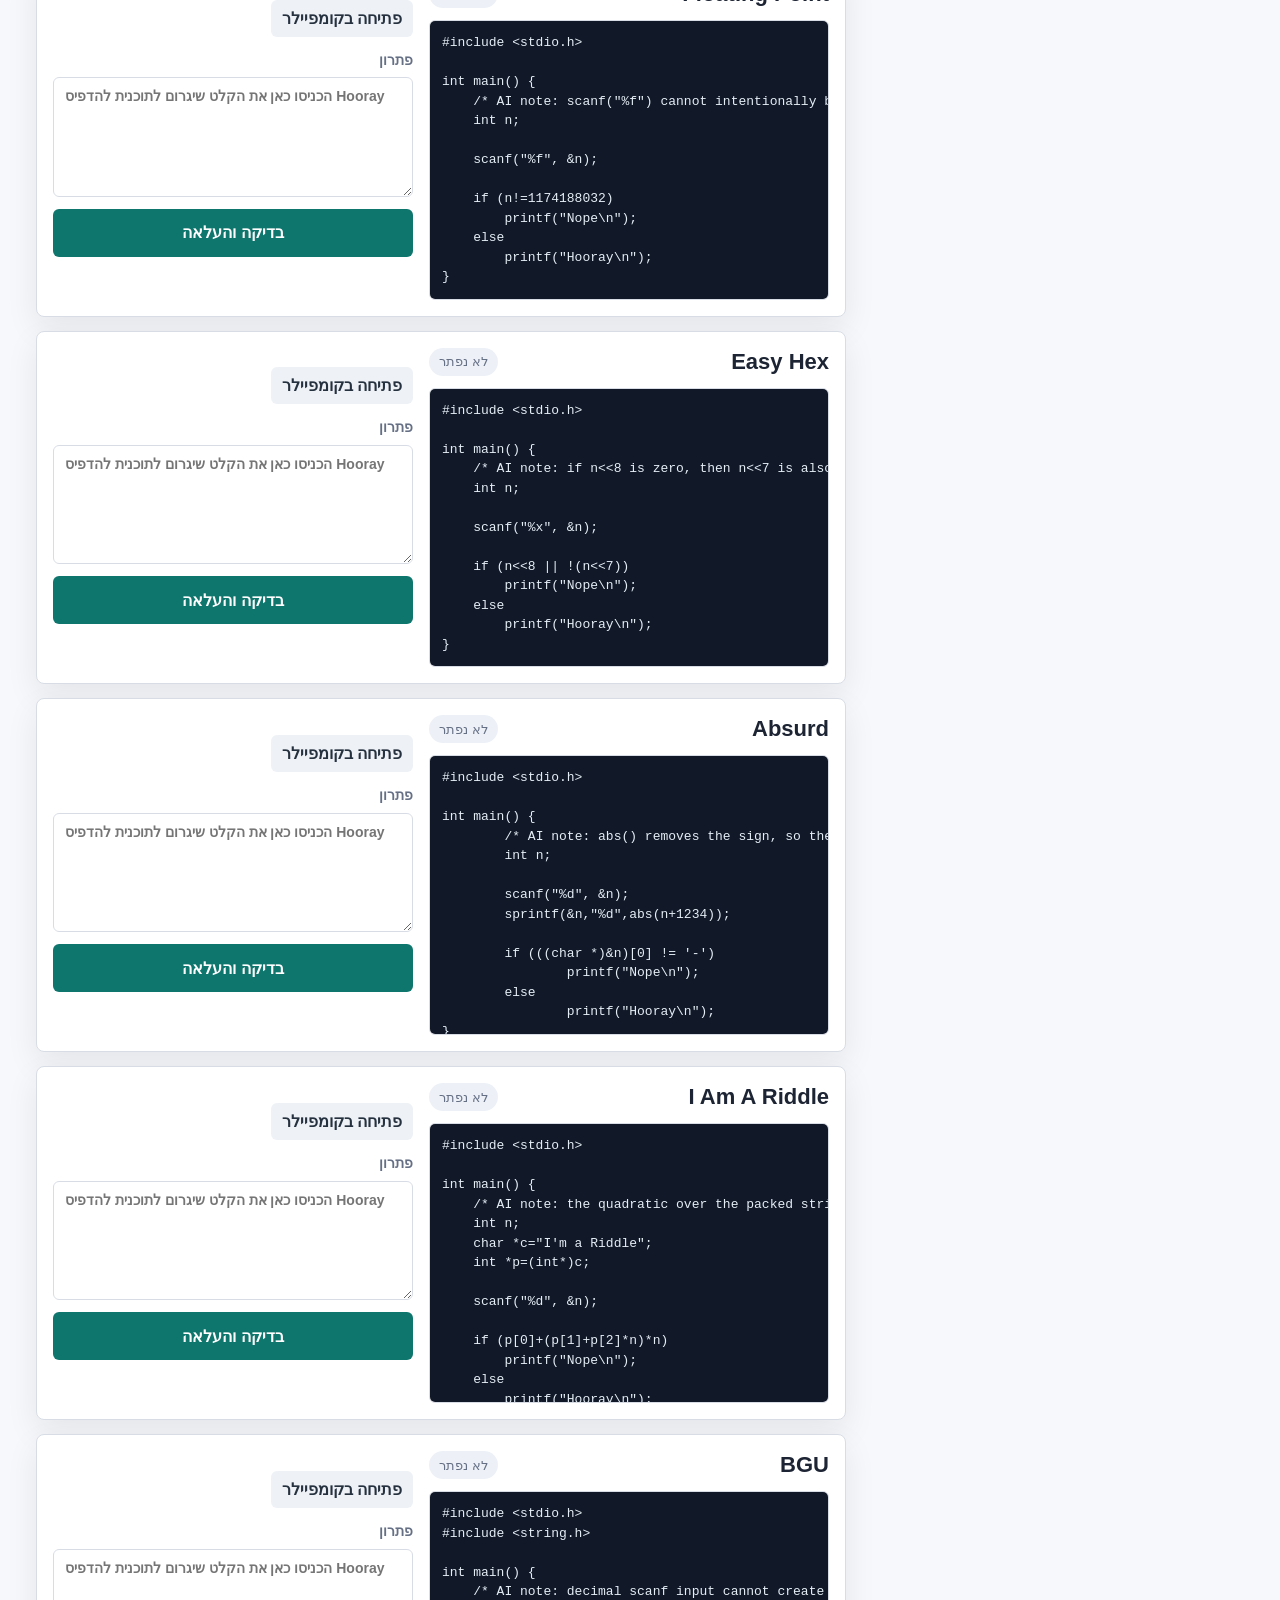
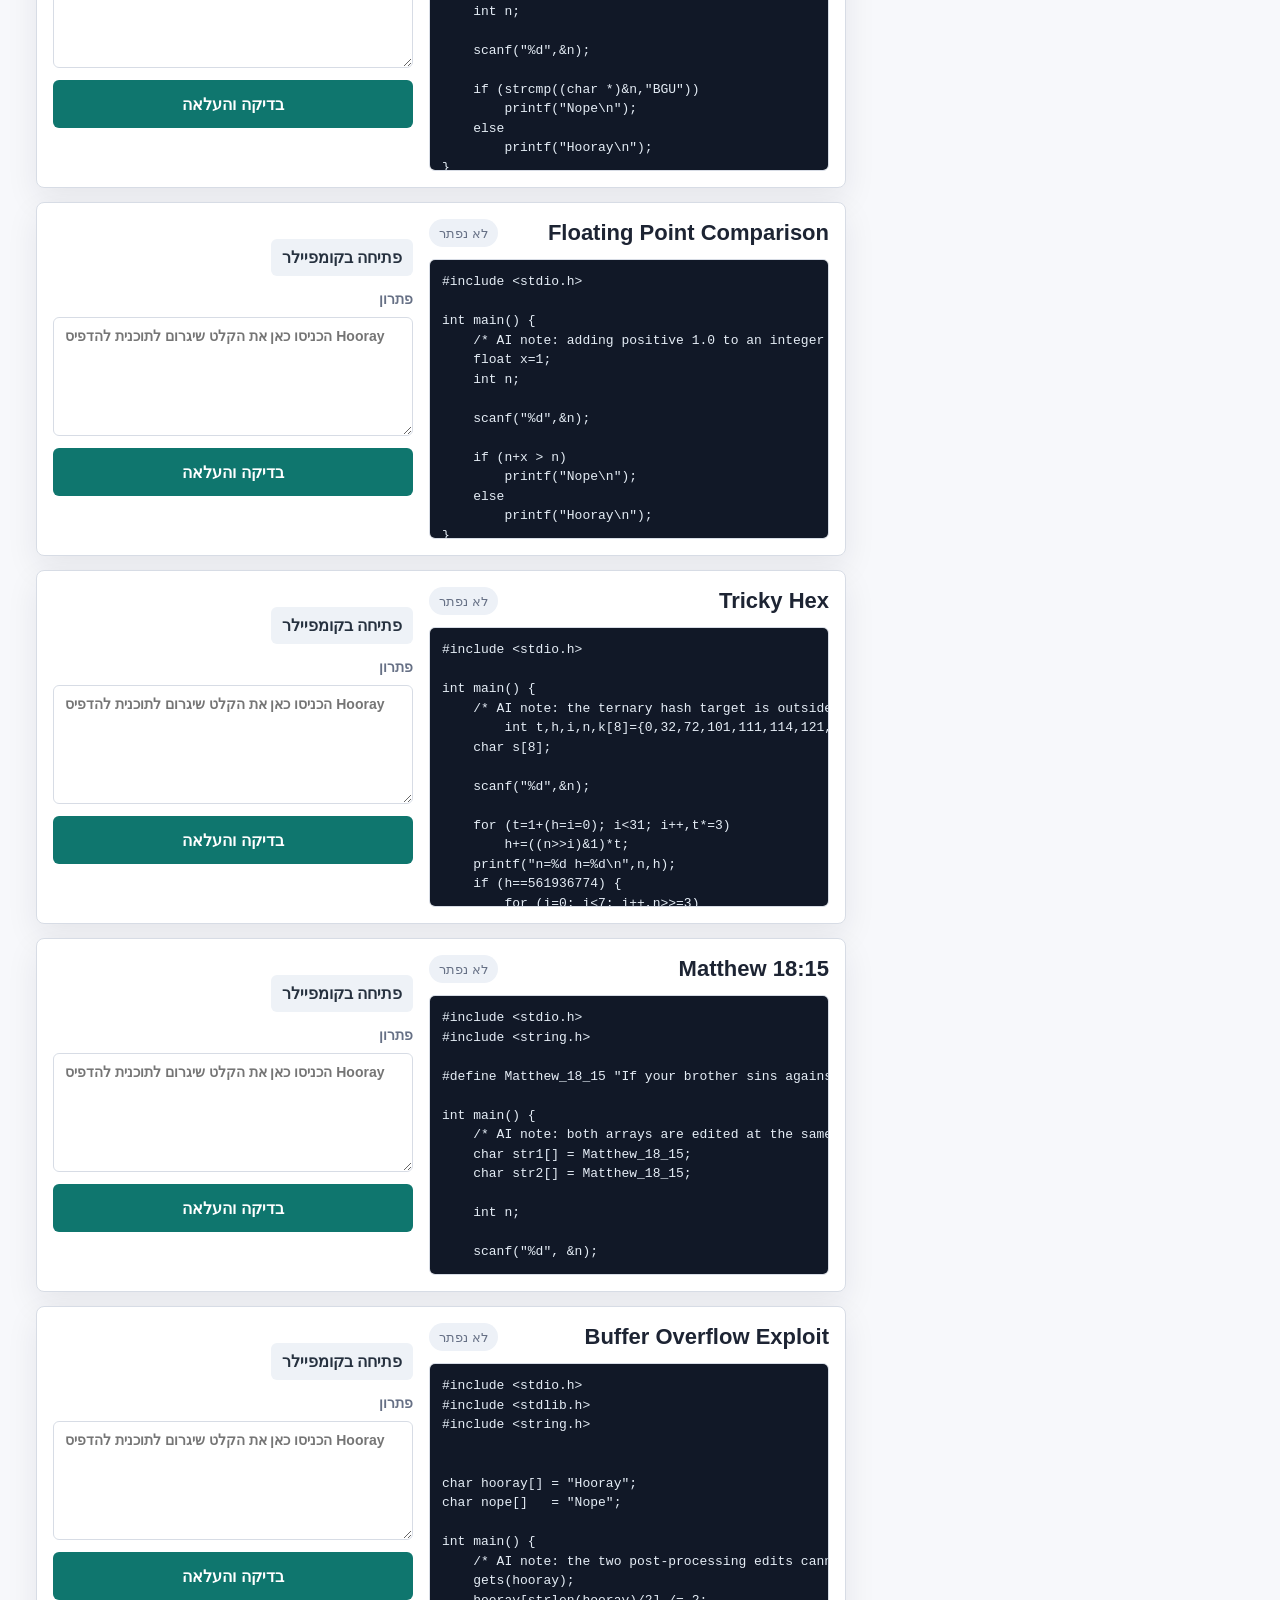
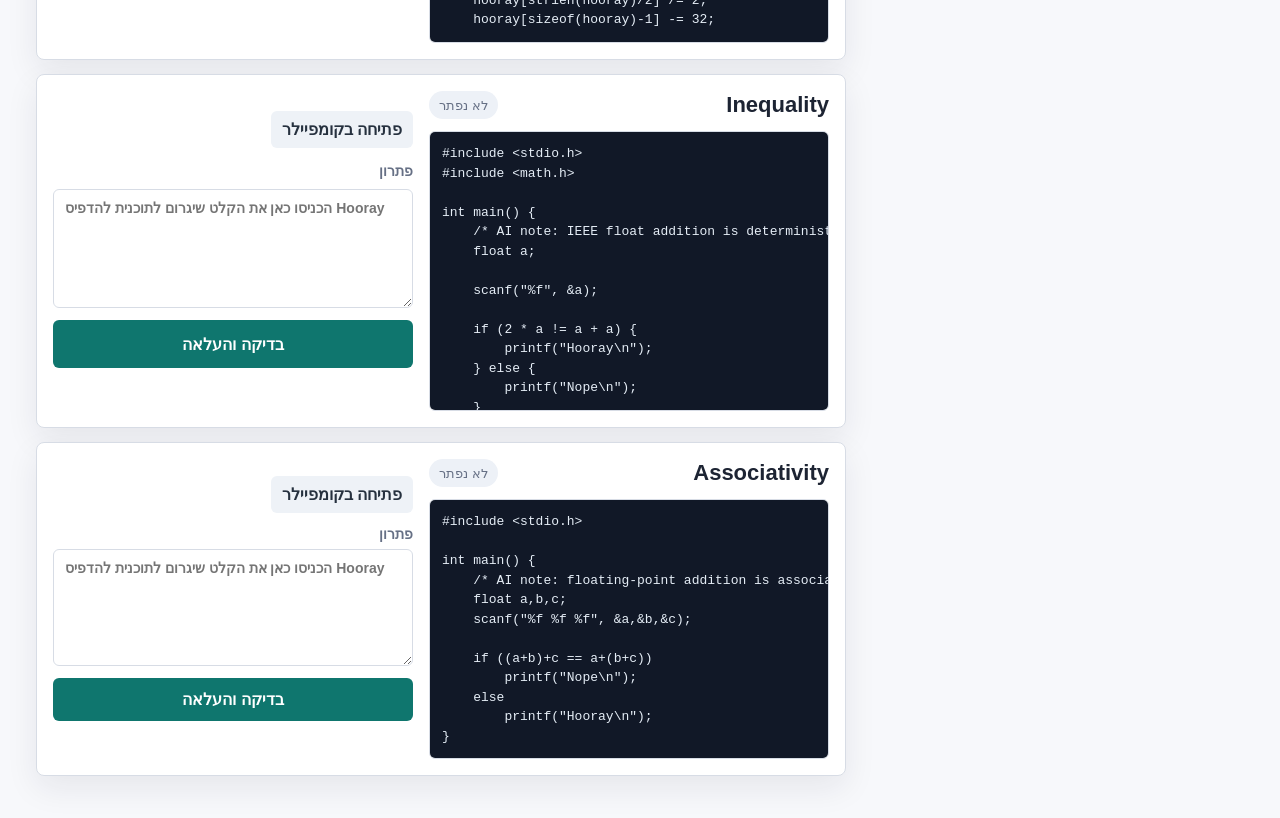
==== commit 3de30386: "Back scoreboard with checker state" ====
--- a/index.html
+++ b/index.html
@@ -77,10 +77,6 @@
         <form class="submit-form">
           <div class="actions">
             <a class="compiler-link" target="_blank" rel="noreferrer">פתיחה בקומפיילר</a>
-            <label class="file-button">
-              העלאת קובץ
-              <input type="file" accept=".txt,.in" />
-            </label>
           </div>
           <label>
             פתרון
@@ -92,7 +88,7 @@
       </article>
     </template>
 
-    <script src="config.js" onerror="window.CYBER_RIDDLES_CONFIG_MISSING=true"></script>
-    <script src="app.js"></script>
+    <script src="config.js?v=20260607-3" onerror="window.CYBER_RIDDLES_CONFIG_MISSING=true"></script>
+    <script src="app.js?v=20260607-3"></script>
   </body>
 </html>
--- a/styles.css
+++ b/styles.css
@@ -53,8 +53,7 @@
 .scoreboard-link,
 .secondary-link,
 button,
-.compiler-link,
-.file-button {
+.compiler-link {
   border: 0;
   border-radius: 6px;
   cursor: pointer;
@@ -289,16 +288,11 @@
   line-height: 1.5;
 }
 
-.compiler-link,
-.file-button {
+.compiler-link {
   background: #eef2f7;
   color: #26313f;
   padding: 9px 11px;
   text-align: center;
-}
-
-.file-button input {
-  display: none;
 }
 
 output {
@@ -382,8 +376,7 @@
 
   .scoreboard-link,
   button,
-  .compiler-link,
-  .file-button {
+  .compiler-link {
     width: 100%;
     text-align: center;
   }
